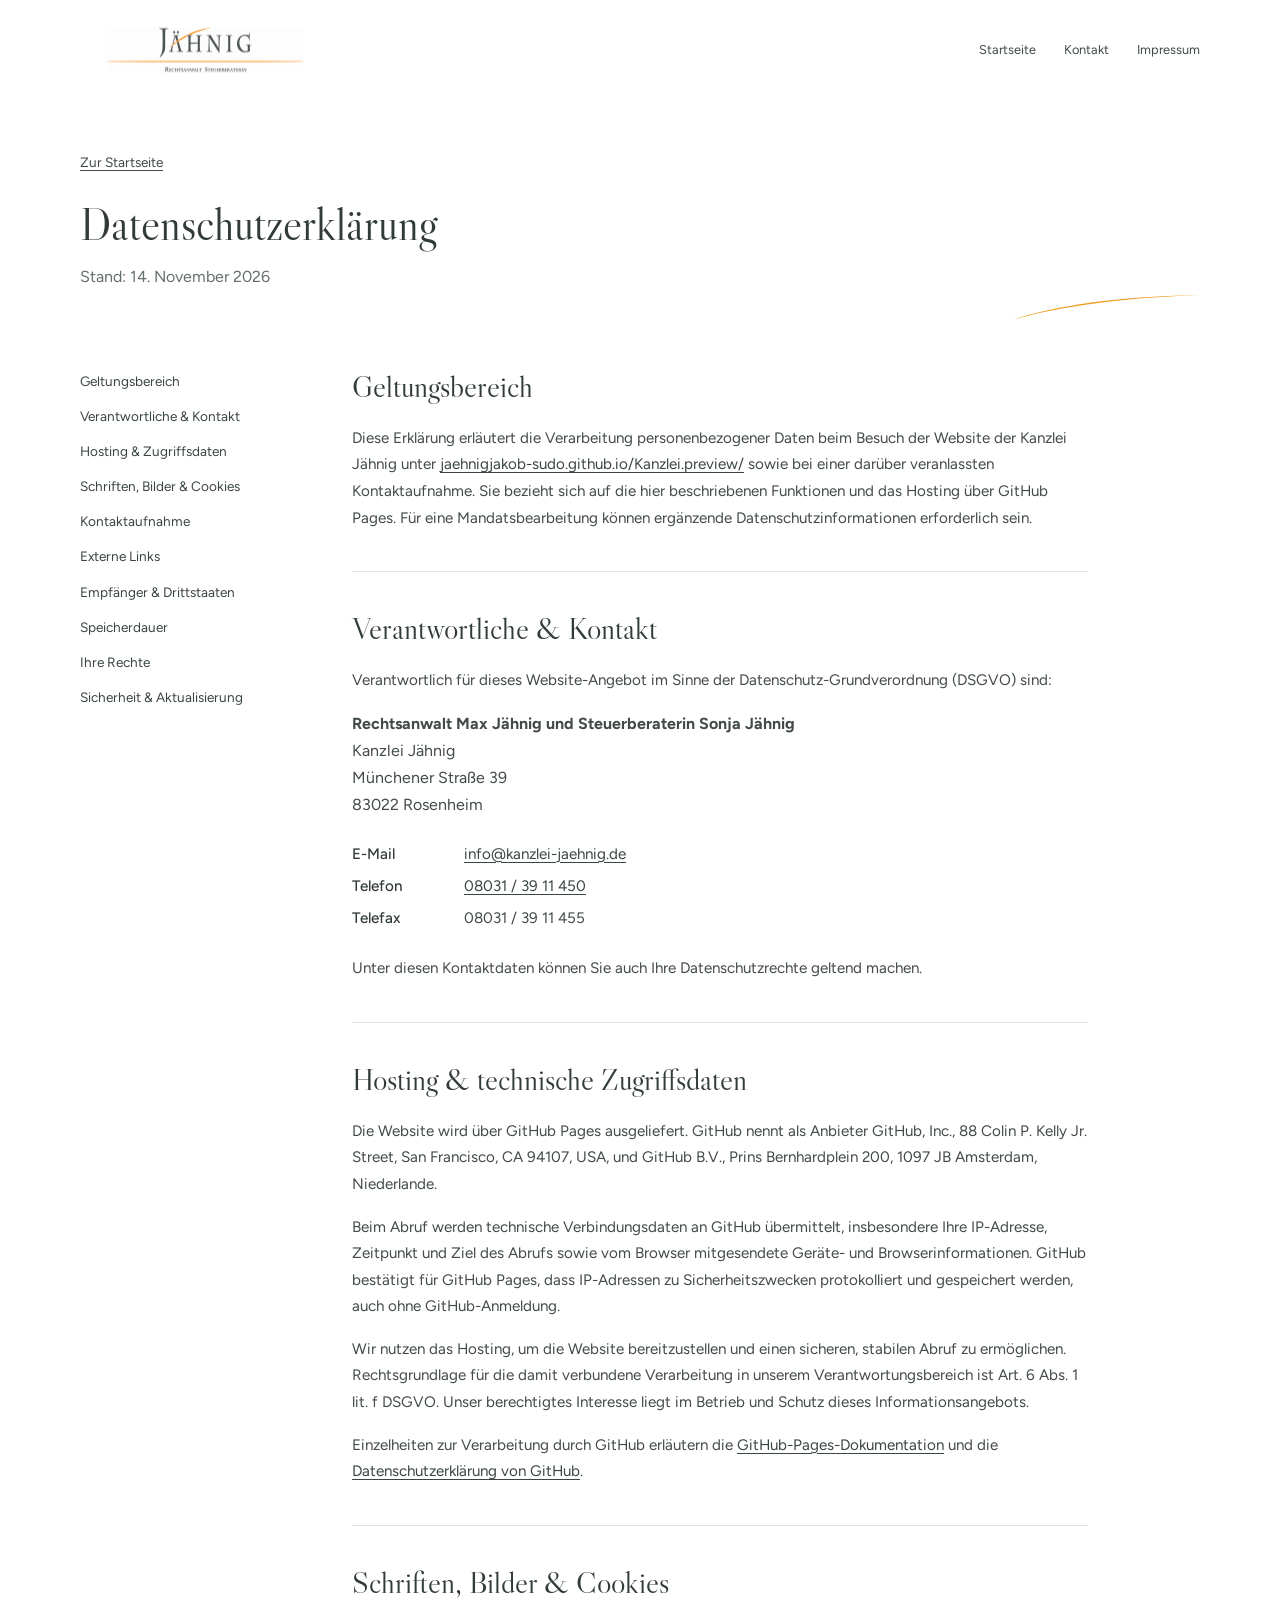
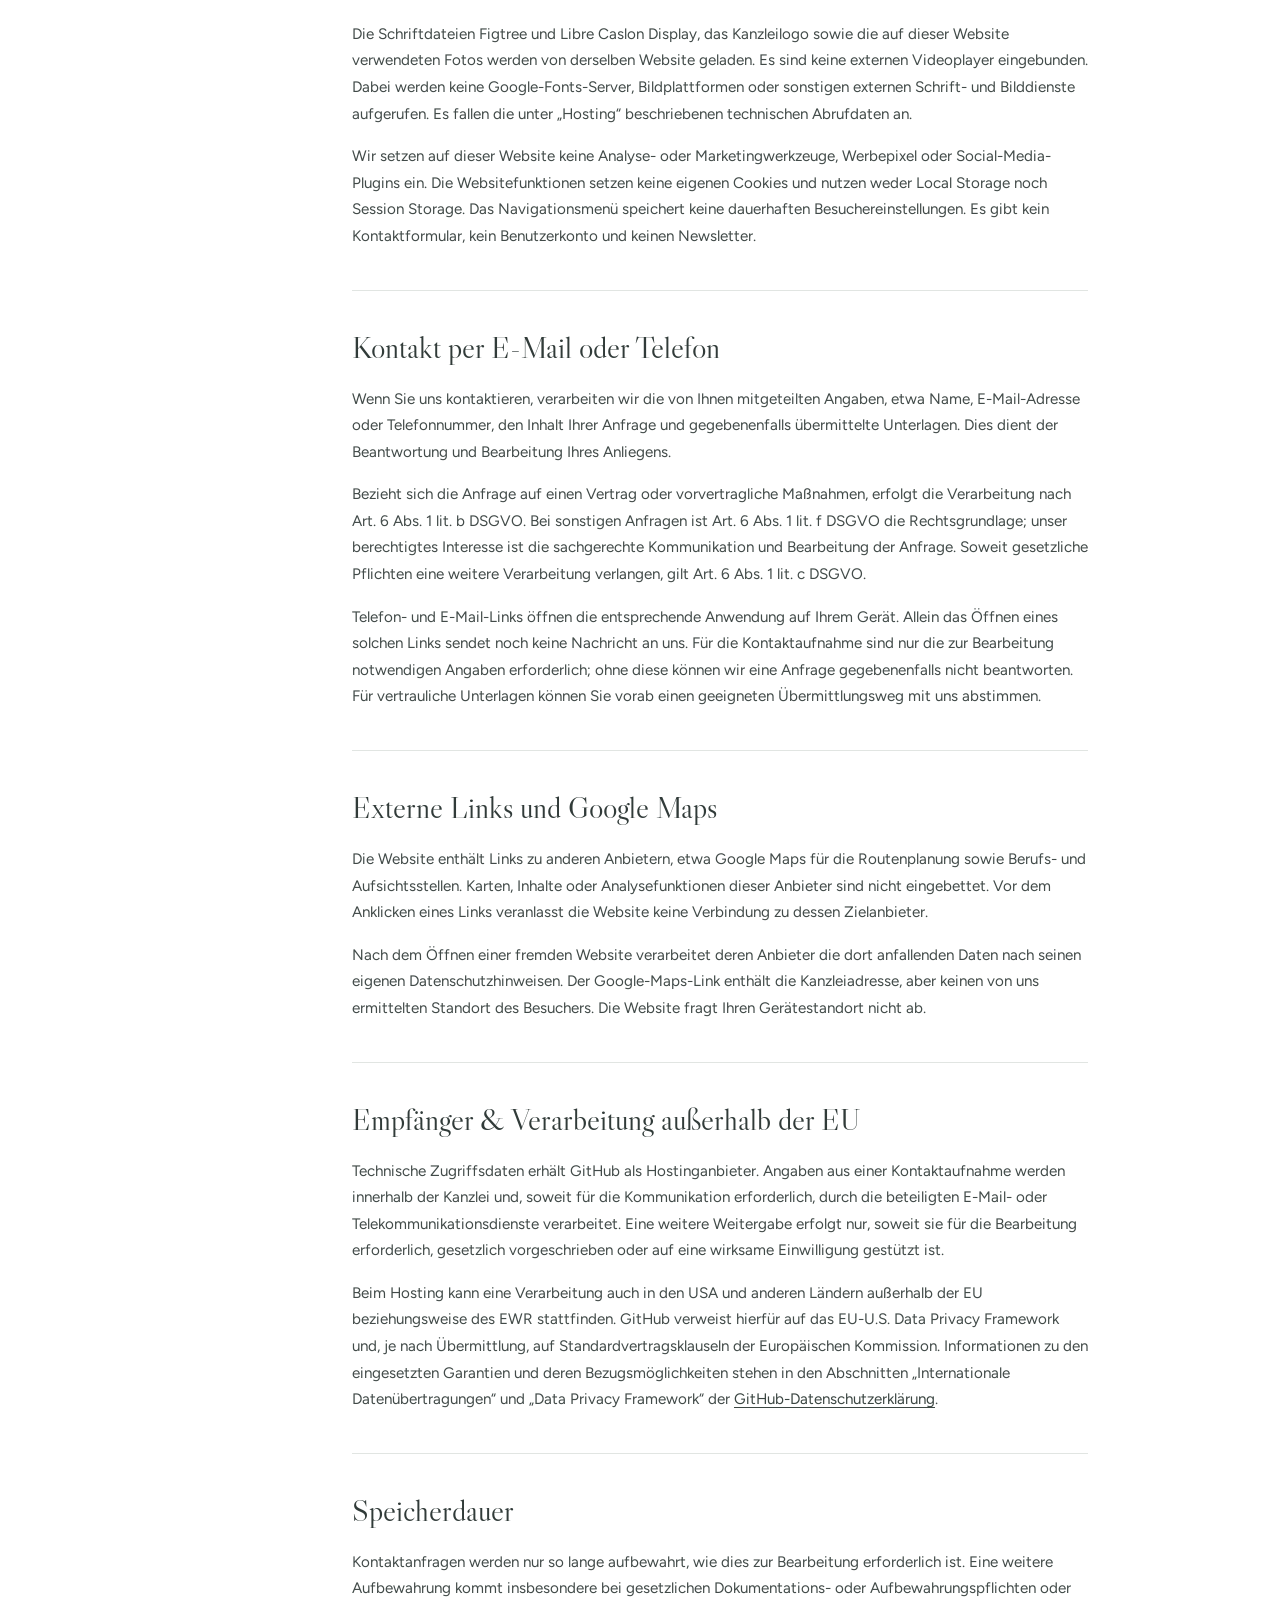
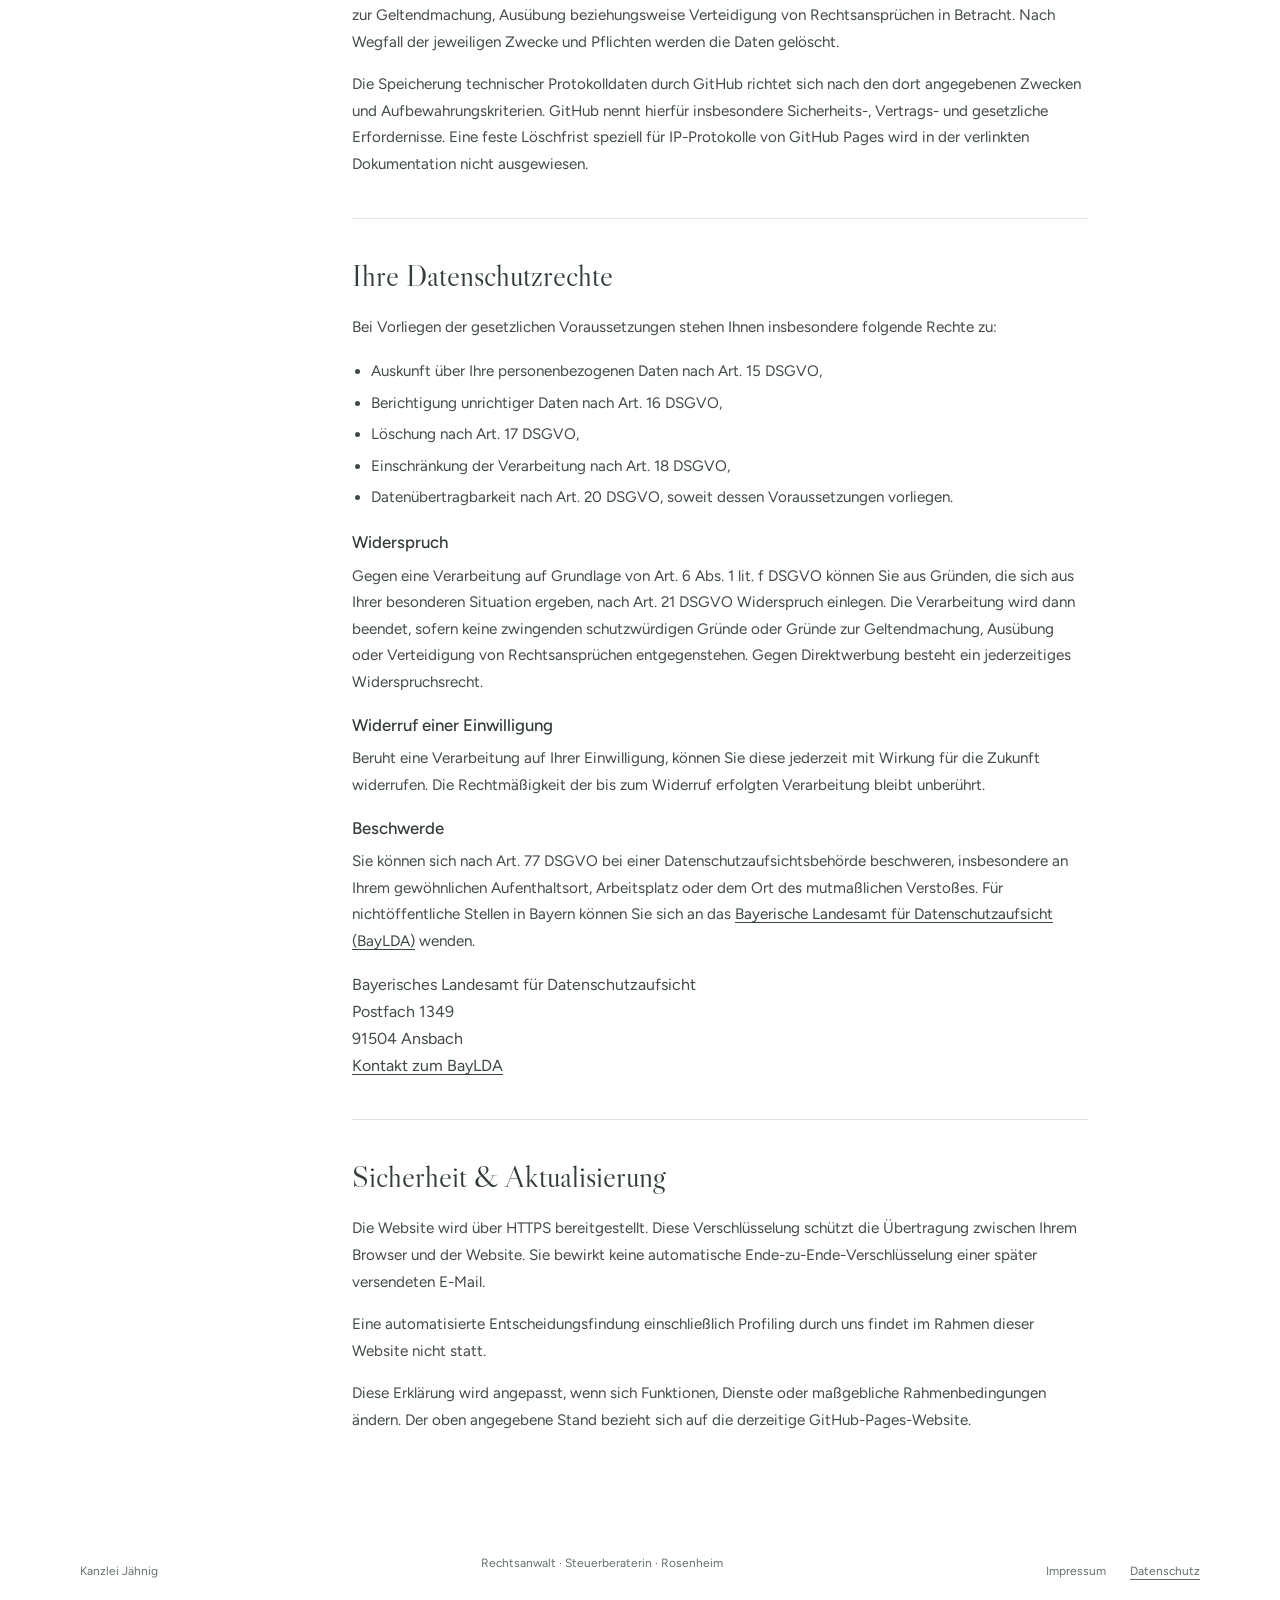
==== datenschutz.html @ f45e6d0c "Use supplied sharp logo and center visible artwork across screen sizes" ====
<!doctype html>
<html lang="de">
<head>
<meta charset="utf-8">
<meta name="viewport" content="width=device-width, initial-scale=1">
<meta name="theme-color" content="#ffffff">
<meta name="referrer" content="no-referrer">
<meta name="description" content="Datenschutzerklärung der Kanzlei Jähnig für diese Website: Hosting mit GitHub Pages, Kontaktaufnahme, lokal bereitgestellte Inhalte und Ihre Datenschutzrechte.">
<title>Datenschutzerklärung · Kanzlei Jähnig</title>
<link rel="icon" href="data:,">
<link rel="preload" href="assets/fonts/Figtree-Variable.ttf" as="font" type="font/ttf" crossorigin>
<link rel="preload" href="assets/fonts/LibreCaslonDisplay-Regular.ttf" as="font" type="font/ttf" crossorigin>
<link rel="stylesheet" href="styles.css?v=logo-centered-1">
</head>
<body>
<a class="skip" href="#inhalt">Zum Inhalt</a>
<header class="site-header"><div class="container header-inner">
<a class="brand" href="index.html" aria-label="Kanzlei Jähnig, Startseite"><span class="logo-window"><img class="brand-logo" src="assets/kanzlei-jaehnig-scharf.png" width="1832" height="859" alt="Kanzlei Jähnig, Rechtsanwalt und Steuerberaterin"></span></a>
<nav aria-label="Hauptnavigation"><a href="index.html">Startseite</a><a href="index.html#kontakt">Kontakt</a><a href="impressum.html">Impressum</a></nav>
</div></header>
<main id="inhalt" class="container imprint">
<div class="legal-heading"><a class="legal-back" href="index.html">Zur Startseite</a><h1 class="privacy-title">Datenschutzerklärung</h1><p>Stand: 14. November 2026</p></div>
<div class="legal-layout">
<nav class="legal-index" aria-label="Inhalt der Datenschutzerklärung">
<a href="#geltungsbereich">Geltungsbereich</a><a href="#verantwortliche">Verantwortliche &amp; Kontakt</a><a href="#hosting">Hosting &amp; Zugriffsdaten</a><a href="#inhalte">Schriften, Bilder &amp; Cookies</a><a href="#kontaktaufnahme">Kontaktaufnahme</a><a href="#externe-links">Externe Links</a><a href="#empfaenger">Empfänger &amp; Drittstaaten</a><a href="#speicherdauer">Speicherdauer</a><a href="#rechte">Ihre Rechte</a><a href="#sicherheit">Sicherheit &amp; Aktualisierung</a>
</nav>
<div class="legal-content">
<section id="geltungsbereich" aria-labelledby="geltungsbereich-title"><h2 id="geltungsbereich-title">Geltungsbereich</h2><p>Diese Erklärung erläutert die Verarbeitung personenbezogener Daten beim Besuch der Website der Kanzlei Jähnig unter <a href="https://jaehnigjakob-sudo.github.io/Kanzlei.preview/">jaehnigjakob-sudo.github.io/Kanzlei.preview/</a> sowie bei einer darüber veranlassten Kontaktaufnahme. Sie bezieht sich auf die hier beschriebenen Funktionen und das Hosting über GitHub Pages. Für eine Mandatsbearbeitung können ergänzende Datenschutzinformationen erforderlich sein.</p></section>
<section id="verantwortliche" aria-labelledby="verantwortliche-title"><h2 id="verantwortliche-title">Verantwortliche &amp; Kontakt</h2><p>Verantwortlich für dieses Website-Angebot im Sinne der Datenschutz-Grundverordnung (DSGVO) sind:</p><address><strong>Rechtsanwalt Max Jähnig und Steuerberaterin Sonja Jähnig</strong><br>Kanzlei Jähnig<br>Münchener Straße 39<br>83022 Rosenheim</address><dl class="imprint-details"><div><dt>E-Mail</dt><dd><a href="mailto:info@kanzlei-jaehnig.de">info@kanzlei-jaehnig.de</a></dd></div><div><dt>Telefon</dt><dd><a href="tel:+4980313911450">08031 / 39 11 450</a></dd></div><div><dt>Telefax</dt><dd>08031 / 39 11 455</dd></div></dl><p class="privacy-contact-note">Unter diesen Kontaktdaten können Sie auch Ihre Datenschutzrechte geltend machen.</p></section>
<section id="hosting" aria-labelledby="hosting-title"><h2 id="hosting-title">Hosting &amp; technische Zugriffsdaten</h2><p>Die Website wird über GitHub Pages ausgeliefert. GitHub nennt als Anbieter GitHub, Inc., 88 Colin P. Kelly Jr. Street, San Francisco, CA 94107, USA, und GitHub B.V., Prins Bernhardplein 200, 1097 JB Amsterdam, Niederlande.</p><p>Beim Abruf werden technische Verbindungsdaten an GitHub übermittelt, insbesondere Ihre IP-Adresse, Zeitpunkt und Ziel des Abrufs sowie vom Browser mitgesendete Geräte- und Browserinformationen. GitHub bestätigt für GitHub Pages, dass IP-Adressen zu Sicherheitszwecken protokolliert und gespeichert werden, auch ohne GitHub-Anmeldung.</p><p>Wir nutzen das Hosting, um die Website bereitzustellen und einen sicheren, stabilen Abruf zu ermöglichen. Rechtsgrundlage für die damit verbundene Verarbeitung in unserem Verantwortungsbereich ist Art. 6 Abs. 1 lit. f DSGVO. Unser berechtigtes Interesse liegt im Betrieb und Schutz dieses Informationsangebots.</p><p>Einzelheiten zur Verarbeitung durch GitHub erläutern die <a href="https://docs.github.com/en/pages/getting-started-with-github-pages/what-is-github-pages#data-collection">GitHub-Pages-Dokumentation</a> und die <a href="https://docs.github.com/de/site-policy/privacy-policies/github-general-privacy-statement">Datenschutzerklärung von GitHub</a>.</p></section>
<section id="inhalte" aria-labelledby="inhalte-title"><h2 id="inhalte-title">Schriften, Bilder &amp; Cookies</h2><p>Die Schriftdateien Figtree und Libre Caslon Display, das Kanzleilogo sowie die auf dieser Website verwendeten Fotos werden von derselben Website geladen. Es sind keine externen Videoplayer eingebunden. Dabei werden keine Google-Fonts-Server, Bildplattformen oder sonstigen externen Schrift- und Bilddienste aufgerufen. Es fallen die unter „Hosting“ beschriebenen technischen Abrufdaten an.</p><p>Wir setzen auf dieser Website keine Analyse- oder Marketingwerkzeuge, Werbepixel oder Social-Media-Plugins ein. Die Websitefunktionen setzen keine eigenen Cookies und nutzen weder Local Storage noch Session Storage. Das Navigationsmenü speichert keine dauerhaften Besuchereinstellungen. Es gibt kein Kontaktformular, kein Benutzerkonto und keinen Newsletter.</p></section>
<section id="kontaktaufnahme" aria-labelledby="kontaktaufnahme-title"><h2 id="kontaktaufnahme-title">Kontakt per E-Mail oder Telefon</h2><p>Wenn Sie uns kontaktieren, verarbeiten wir die von Ihnen mitgeteilten Angaben, etwa Name, E-Mail-Adresse oder Telefonnummer, den Inhalt Ihrer Anfrage und gegebenenfalls übermittelte Unterlagen. Dies dient der Beantwortung und Bearbeitung Ihres Anliegens.</p><p>Bezieht sich die Anfrage auf einen Vertrag oder vorvertragliche Maßnahmen, erfolgt die Verarbeitung nach Art. 6 Abs. 1 lit. b DSGVO. Bei sonstigen Anfragen ist Art. 6 Abs. 1 lit. f DSGVO die Rechtsgrundlage; unser berechtigtes Interesse ist die sachgerechte Kommunikation und Bearbeitung der Anfrage. Soweit gesetzliche Pflichten eine weitere Verarbeitung verlangen, gilt Art. 6 Abs. 1 lit. c DSGVO.</p><p>Telefon- und E-Mail-Links öffnen die entsprechende Anwendung auf Ihrem Gerät. Allein das Öffnen eines solchen Links sendet noch keine Nachricht an uns. Für die Kontaktaufnahme sind nur die zur Bearbeitung notwendigen Angaben erforderlich; ohne diese können wir eine Anfrage gegebenenfalls nicht beantworten. Für vertrauliche Unterlagen können Sie vorab einen geeigneten Übermittlungsweg mit uns abstimmen.</p></section>
<section id="externe-links" aria-labelledby="externe-links-title"><h2 id="externe-links-title">Externe Links und Google Maps</h2><p>Die Website enthält Links zu anderen Anbietern, etwa Google Maps für die Routenplanung sowie Berufs- und Aufsichtsstellen. Karten, Inhalte oder Analysefunktionen dieser Anbieter sind nicht eingebettet. Vor dem Anklicken eines Links veranlasst die Website keine Verbindung zu dessen Zielanbieter.</p><p>Nach dem Öffnen einer fremden Website verarbeitet deren Anbieter die dort anfallenden Daten nach seinen eigenen Datenschutzhinweisen. Der Google-Maps-Link enthält die Kanzleiadresse, aber keinen von uns ermittelten Standort des Besuchers. Die Website fragt Ihren Gerätestandort nicht ab.</p></section>
<section id="empfaenger" aria-labelledby="empfaenger-title"><h2 id="empfaenger-title">Empfänger &amp; Verarbeitung außerhalb der EU</h2><p>Technische Zugriffsdaten erhält GitHub als Hostinganbieter. Angaben aus einer Kontaktaufnahme werden innerhalb der Kanzlei und, soweit für die Kommunikation erforderlich, durch die beteiligten E-Mail- oder Telekommunikationsdienste verarbeitet. Eine weitere Weitergabe erfolgt nur, soweit sie für die Bearbeitung erforderlich, gesetzlich vorgeschrieben oder auf eine wirksame Einwilligung gestützt ist.</p><p>Beim Hosting kann eine Verarbeitung auch in den USA und anderen Ländern außerhalb der EU beziehungsweise des EWR stattfinden. GitHub verweist hierfür auf das EU-U.S. Data Privacy Framework und, je nach Übermittlung, auf Standardvertragsklauseln der Europäischen Kommission. Informationen zu den eingesetzten Garantien und deren Bezugsmöglichkeiten stehen in den Abschnitten „Internationale Datenübertragungen“ und „Data Privacy Framework“ der <a href="https://docs.github.com/de/site-policy/privacy-policies/github-general-privacy-statement">GitHub-Datenschutzerklärung</a>.</p></section>
<section id="speicherdauer" aria-labelledby="speicherdauer-title"><h2 id="speicherdauer-title">Speicherdauer</h2><p>Kontaktanfragen werden nur so lange aufbewahrt, wie dies zur Bearbeitung erforderlich ist. Eine weitere Aufbewahrung kommt insbesondere bei gesetzlichen Dokumentations- oder Aufbewahrungspflichten oder zur Geltendmachung, Ausübung beziehungsweise Verteidigung von Rechtsansprüchen in Betracht. Nach Wegfall der jeweiligen Zwecke und Pflichten werden die Daten gelöscht.</p><p>Die Speicherung technischer Protokolldaten durch GitHub richtet sich nach den dort angegebenen Zwecken und Aufbewahrungskriterien. GitHub nennt hierfür insbesondere Sicherheits-, Vertrags- und gesetzliche Erfordernisse. Eine feste Löschfrist speziell für IP-Protokolle von GitHub Pages wird in der verlinkten Dokumentation nicht ausgewiesen.</p></section>
<section id="rechte" aria-labelledby="rechte-title"><h2 id="rechte-title">Ihre Datenschutzrechte</h2><p>Bei Vorliegen der gesetzlichen Voraussetzungen stehen Ihnen insbesondere folgende Rechte zu:</p><ul><li>Auskunft über Ihre personenbezogenen Daten nach Art. 15 DSGVO,</li><li>Berichtigung unrichtiger Daten nach Art. 16 DSGVO,</li><li>Löschung nach Art. 17 DSGVO,</li><li>Einschränkung der Verarbeitung nach Art. 18 DSGVO,</li><li>Datenübertragbarkeit nach Art. 20 DSGVO, soweit dessen Voraussetzungen vorliegen.</li></ul><h3>Widerspruch</h3><p>Gegen eine Verarbeitung auf Grundlage von Art. 6 Abs. 1 lit. f DSGVO können Sie aus Gründen, die sich aus Ihrer besonderen Situation ergeben, nach Art. 21 DSGVO Widerspruch einlegen. Die Verarbeitung wird dann beendet, sofern keine zwingenden schutzwürdigen Gründe oder Gründe zur Geltendmachung, Ausübung oder Verteidigung von Rechtsansprüchen entgegenstehen. Gegen Direktwerbung besteht ein jederzeitiges Widerspruchsrecht.</p><h3>Widerruf einer Einwilligung</h3><p>Beruht eine Verarbeitung auf Ihrer Einwilligung, können Sie diese jederzeit mit Wirkung für die Zukunft widerrufen. Die Rechtmäßigkeit der bis zum Widerruf erfolgten Verarbeitung bleibt unberührt.</p><h3>Beschwerde</h3><p>Sie können sich nach Art. 77 DSGVO bei einer Datenschutzaufsichtsbehörde beschweren, insbesondere an Ihrem gewöhnlichen Aufenthaltsort, Arbeitsplatz oder dem Ort des mutmaßlichen Verstoßes. Für nichtöffentliche Stellen in Bayern können Sie sich an das <a href="https://www.lda.bayern.de/de/beschwerde.html">Bayerische Landesamt für Datenschutzaufsicht (BayLDA)</a> wenden.</p><address>Bayerisches Landesamt für Datenschutzaufsicht<br>Postfach 1349<br>91504 Ansbach<br><a href="https://www.lda.bayern.de/de/kontakt.html">Kontakt zum BayLDA</a></address></section>
<section id="sicherheit" aria-labelledby="sicherheit-title"><h2 id="sicherheit-title">Sicherheit &amp; Aktualisierung</h2><p>Die Website wird über HTTPS bereitgestellt. Diese Verschlüsselung schützt die Übertragung zwischen Ihrem Browser und der Website. Sie bewirkt keine automatische Ende-zu-Ende-Verschlüsselung einer später versendeten E-Mail.</p><p>Eine automatisierte Entscheidungsfindung einschließlich Profiling durch uns findet im Rahmen dieser Website nicht statt.</p><p>Diese Erklärung wird angepasst, wenn sich Funktionen, Dienste oder maßgebliche Rahmenbedingungen ändern. Der oben angegebene Stand bezieht sich auf die derzeitige GitHub-Pages-Website.</p></section>
</div></div>
</main>
<footer class="container footer"><a class="footer-name" href="index.html">Kanzlei Jähnig</a><p>Rechtsanwalt · Steuerberaterin · Rosenheim</p><nav aria-label="Rechtliche Informationen"><a href="impressum.html">Impressum</a><a href="datenschutz.html" aria-current="page">Datenschutz</a></nav></footer>
</body></html>
---- styles.css ----
@font-face{font-family:'Libre Caslon Display';src:url('assets/fonts/LibreCaslonDisplay-Regular.ttf') format('truetype');font-style:normal;font-weight:400;font-display:swap}
@font-face{font-family:'Figtree';src:url('assets/fonts/Figtree-Variable.ttf') format('truetype');font-style:normal;font-weight:300 900;font-display:swap}
/* Brand-led editorial redesign: variance 4, motion 2, density 1. The original white logo remains unchanged. */
:root{color-scheme:light;--bg:#fff;--surface:#f3f5f4;--ink:#313b39;--body:#424b49;--muted:#65706c;--accent:#ee9e23;--secondary:#3b4642;--line:#e1e5e2;--space:clamp(1.5rem,5vw,5rem);--heading:'Libre Caslon Display',Georgia,'Times New Roman',serif;--sans:'Figtree',Arial,Helvetica,sans-serif}
*{box-sizing:border-box}
html{scroll-behavior:smooth;scroll-padding-top:2rem}
body{margin:0;background:var(--bg);color:var(--body);font:1rem/1.7 var(--sans);font-synthesis:none;-webkit-font-smoothing:antialiased}
a{color:inherit;text-decoration:none;text-underline-offset:.3em}
a:hover{text-decoration:underline;text-decoration-color:var(--accent)}
a:focus-visible{outline:2px solid var(--ink);outline-offset:6px}
::selection{background:#f6d9a7;color:var(--ink)}
p{margin:0 0 1rem}
h1,h2,h3{margin:0;color:var(--ink);font-family:var(--heading);font-weight:400;line-height:1.15}
h1{font-size:clamp(2rem,4vw,3.5rem)}
h2{font-size:2rem}
h3{font-size:1.5rem}
.container{width:min(100% - var(--space)*2,1120px);margin-inline:auto}
.skip{position:fixed;top:.5rem;left:.5rem;z-index:10;padding:.75rem 1rem;transform:translateY(-180%);background:var(--bg)}
.skip:focus{transform:translateY(0)}
.sr-only{position:absolute;width:1px;height:1px;padding:0;margin:-1px;overflow:hidden;clip:rect(0,0,0,0);white-space:nowrap;border:0}
.brand-masthead{position:relative;display:grid;place-items:center;min-height:25rem;padding:5rem 0;background:var(--bg)}
.masthead-nav{position:absolute;top:2rem;left:0;right:0;display:flex;justify-content:flex-end;font-size:.8rem}
.masthead-logo{display:block;width:min(82vw,1000px);margin-inline:auto;line-height:0}
.masthead-logo img{display:block;width:100%;height:auto}
.statement{position:relative;isolation:isolate;min-height:39rem;display:grid;align-items:center;overflow:hidden}
.statement-photo,.statement-fade{position:absolute;inset:0;pointer-events:none}
.statement-photo{z-index:-2;left:6%;display:flex;align-items:center;background:var(--bg)}
.statement-photo img{display:block;width:100%;height:auto;object-fit:contain;object-position:center;mask-image:linear-gradient(to bottom,transparent 0%,transparent 18%,#000 35%,#000 62%,transparent 83%,transparent 100%)}
.statement-fade{z-index:-1;background:linear-gradient(90deg,#fff 0%,#fffffff5 29%,#ffffff33 39%,#ffffff00 46%)}
.statement-inner{position:relative;padding-block:5rem 6rem}
.statement blockquote{margin:0;max-width:23rem}
.statement blockquote p{font-family:var(--heading);font-size:clamp(2.5rem,3.35vw,3.5rem);font-weight:400;line-height:1.13;letter-spacing:-.025em;color:var(--ink);margin:0}
.anchor-alias{position:absolute;top:0}
.sweep-wrap{width:min(100% - var(--space)*2,1120px);margin:0 auto;position:relative;height:8rem}
.brand-sweep{position:absolute;display:block;width:min(100%,940px);height:auto;right:0;top:-1.25rem}
.contact{display:grid;grid-template-columns:1.7fr 1fr 1.2fr;align-items:end;gap:3rem;padding-block:4rem 6rem}
.identity{display:grid;gap:2rem}
.identity h3{font-size:2rem;line-height:1.15;margin-bottom:.35rem}
.identity p{font-size:.85rem;color:var(--muted);margin:0}
.contact-address{font-size:.9rem}
.contact-address address{font-style:normal}
.contact-direct{display:flex;flex-direction:column;gap:.35rem;font-size:.9rem;min-width:0}
.contact-direct a{overflow-wrap:anywhere}
.contact-direct a:first-child{font-size:1.1rem}
.footer{padding-block:1.5rem 2rem;display:flex;justify-content:space-between;align-items:center;gap:1.5rem;color:var(--muted);font-size:.75rem}
.footer nav{display:flex;gap:1.5rem}
.footer [aria-current='page']{text-decoration:underline;text-underline-offset:.3em}
.site-header{background:var(--bg)}
.header-inner{min-height:100px;display:flex;align-items:center;justify-content:space-between;gap:2rem}
.brand{display:block;line-height:0;width:250px}
.brand-logo{display:block;width:100%;height:auto}
.header-inner nav{display:flex;gap:1.75rem;font-size:.8rem}
/* Center the visible artwork. Source bounds including 8px breathing room:
   x 109..1687, y 235..599 in the unchanged 1832x859 upload.
   The crop center is 898,417; the file center itself is 916,429.5. */
.logo-window{display:block;position:relative;width:79%;aspect-ratio:1578/364;margin-inline:auto;overflow:hidden}
.logo-window>img{position:absolute;display:block;width:116.09632446%;max-width:none;height:auto;left:-6.90747782%;top:-64.56043956%}
.imprint { padding-block: 3rem 5rem; }
.legal-heading { padding-bottom: 2rem; border-bottom: 1px solid var(--line); }
.legal-back { font-size: .85rem; text-decoration: underline; text-underline-offset: .25em; }
.legal-heading h1 { margin-top: 1.5rem; font-size: 2.8rem; }
.legal-heading h1.privacy-title { font-size: clamp(1.8rem, 5.8vw, 2.8rem); hyphens: auto; overflow-wrap: anywhere; }
.legal-heading p { margin: .75rem 0 0; color: var(--muted); }
.legal-layout { display: grid; grid-template-columns: 14rem minmax(0, 1fr); gap: 3rem; padding-top: 3rem; }
.legal-index { display: flex; flex-direction: column; gap: .75rem; align-self: start; position: sticky; top: 9rem; font-size: .85rem; }
.legal-index a { color: var(--secondary); }
.legal-content { max-width: 46rem; min-width: 0; }
.legal-content section + section { margin-top: 2.5rem; padding-top: 2.5rem; border-top: 1px solid var(--line); }
.legal-content h2 { font-size: 1.6rem; margin-bottom: 1.25rem; }
.legal-content h3 { font-size: 1.05rem; margin: 1.25rem 0 .65rem; font-weight: 500; }
.legal-content address { font-style: normal; margin-bottom: 1.25rem; }
.legal-content p, .legal-content li { font-size: .95rem; line-height: 1.75; }
.legal-content a { color: var(--secondary); text-decoration: underline; text-underline-offset: .2em; overflow-wrap: anywhere; }
.legal-content ul { padding-left: 1.2rem; margin: 0 0 1.25rem; }
.legal-content li { padding-block: .15rem; }
.imprint-details { font-size: .95rem; margin: 1rem 0 0; }
.imprint-details > div { display: grid; grid-template-columns: 6rem 1fr; gap: 1rem; padding-block: .2rem; }
.imprint-details dt { font-weight: 500; color: var(--ink); }
.imprint-details dd { margin: 0; overflow-wrap: anywhere; }
.privacy-contact-note { margin-top: 1.25rem; }
.authority-grid { display: grid; grid-template-columns: 1fr 1fr; gap: 1.5rem; }
.authority-grid h3 { margin-top: 0; }

.legal-heading{position:relative;border:0;padding-bottom:2rem}
.legal-heading::after{content:'';position:absolute;width:12rem;height:1.7rem;right:0;bottom:0;background:url('assets/brand-swoosh.svg') center/contain no-repeat}
.legal-heading h1{font-family:var(--heading);text-transform:none}
.legal-content h2{font-family:var(--heading);font-size:1.9rem}
.legal-content h3{font-family:var(--sans)}
@media(max-width:1100px){
 .statement{min-height:0;display:block;padding-top:calc(56.25vw - 1.5rem)}
 .statement-photo{inset:0 0 auto;display:block;aspect-ratio:16/9}
 .statement-photo img{height:100%;object-fit:cover;object-position:62% center}
 .statement-fade{display:none}
 .statement-inner{padding-block:0 3rem}
 .statement blockquote{max-width:36rem}
}
@media(max-width:1023px){.brand-masthead{min-height:22rem}.contact{gap:2rem;grid-template-columns:1.4fr 1fr 1.2fr}.contact-direct{font-size:.82rem}.identity h3{font-size:1.85rem}}
@media(max-width:767px){
 .brand-masthead{min-height:17rem;padding:4rem 0}
 .masthead-nav{top:1.5rem}
 .masthead-logo{width:92vw}
 .statement blockquote p{font-size:clamp(2.2rem,7.9vw,3.5rem);line-height:1.16}
 .sweep-wrap{height:5rem}
 .brand-sweep{top:0}
 .contact{grid-template-columns:1fr;gap:2rem;padding-block:3rem 4rem}
 .identity{grid-template-columns:1fr 1fr;gap:1.25rem;margin-bottom:.5rem}
 .identity h3{font-size:1.65rem}
 .contact-direct{font-size:.9rem}
 .footer{align-items:flex-start;gap:1rem}
 .footer nav{gap:1rem}
 .header-inner{min-height:92px;gap:1rem;flex-wrap:wrap;padding-block:1.25rem}
 .brand{width:210px}
 .header-inner nav{width:100%;gap:1.25rem;flex-wrap:wrap}
 .imprint{padding-block:2rem 3rem}
 .legal-heading h1{font-size:2.3rem}
 .legal-layout{grid-template-columns:1fr;gap:2rem;padding-top:1.5rem}
 .legal-index{position:static;flex-direction:row;flex-wrap:wrap;gap:.6rem 1.2rem;padding-bottom:1.5rem;border-bottom:1px solid var(--line)}
 .legal-content section+section{margin-top:2rem;padding-top:2rem}
 .authority-grid{grid-template-columns:1fr;gap:.75rem}
 .imprint-details>div{grid-template-columns:5rem 1fr;gap:.5rem}
}
@media(max-width:380px){.identity{grid-template-columns:1fr;gap:1.5rem}.footer{flex-wrap:wrap}}
@media(prefers-reduced-motion:reduce){html{scroll-behavior:auto}*,*::before,*::after{animation:none!important;transition:none!important}}
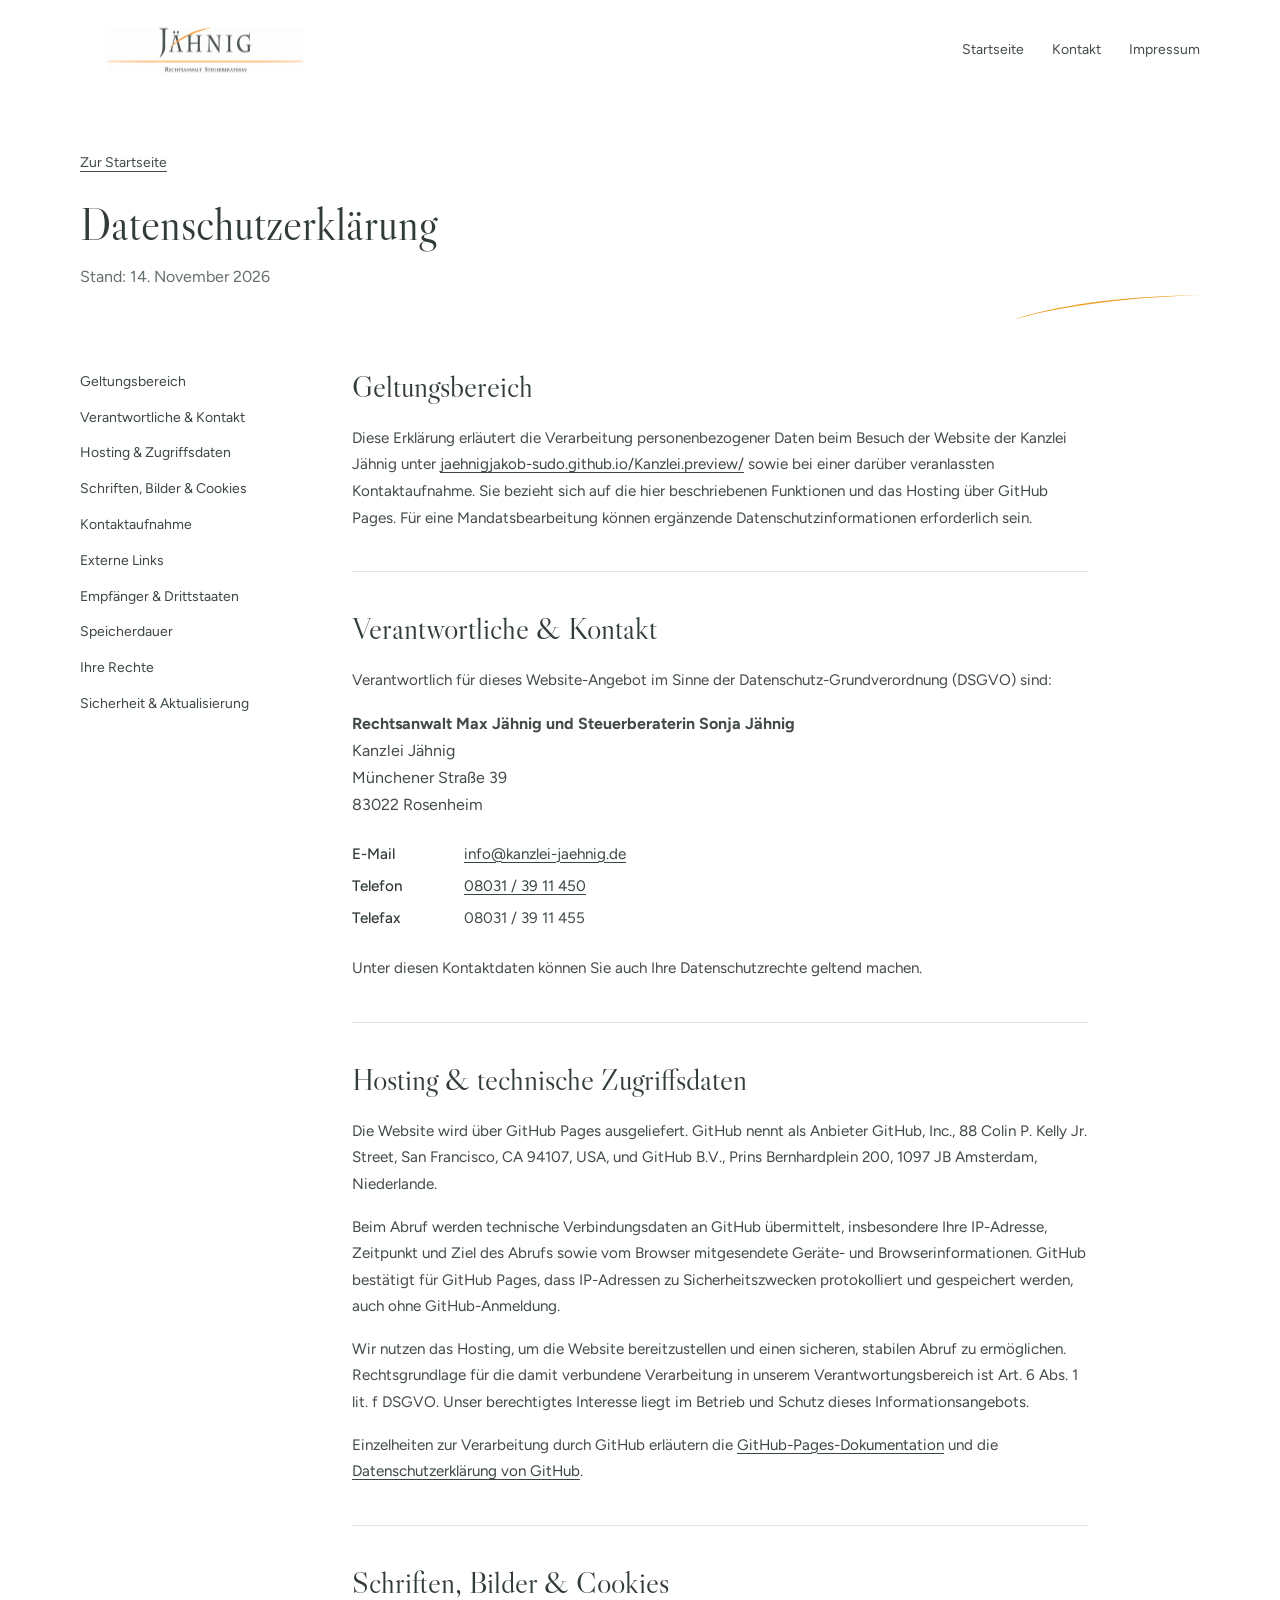
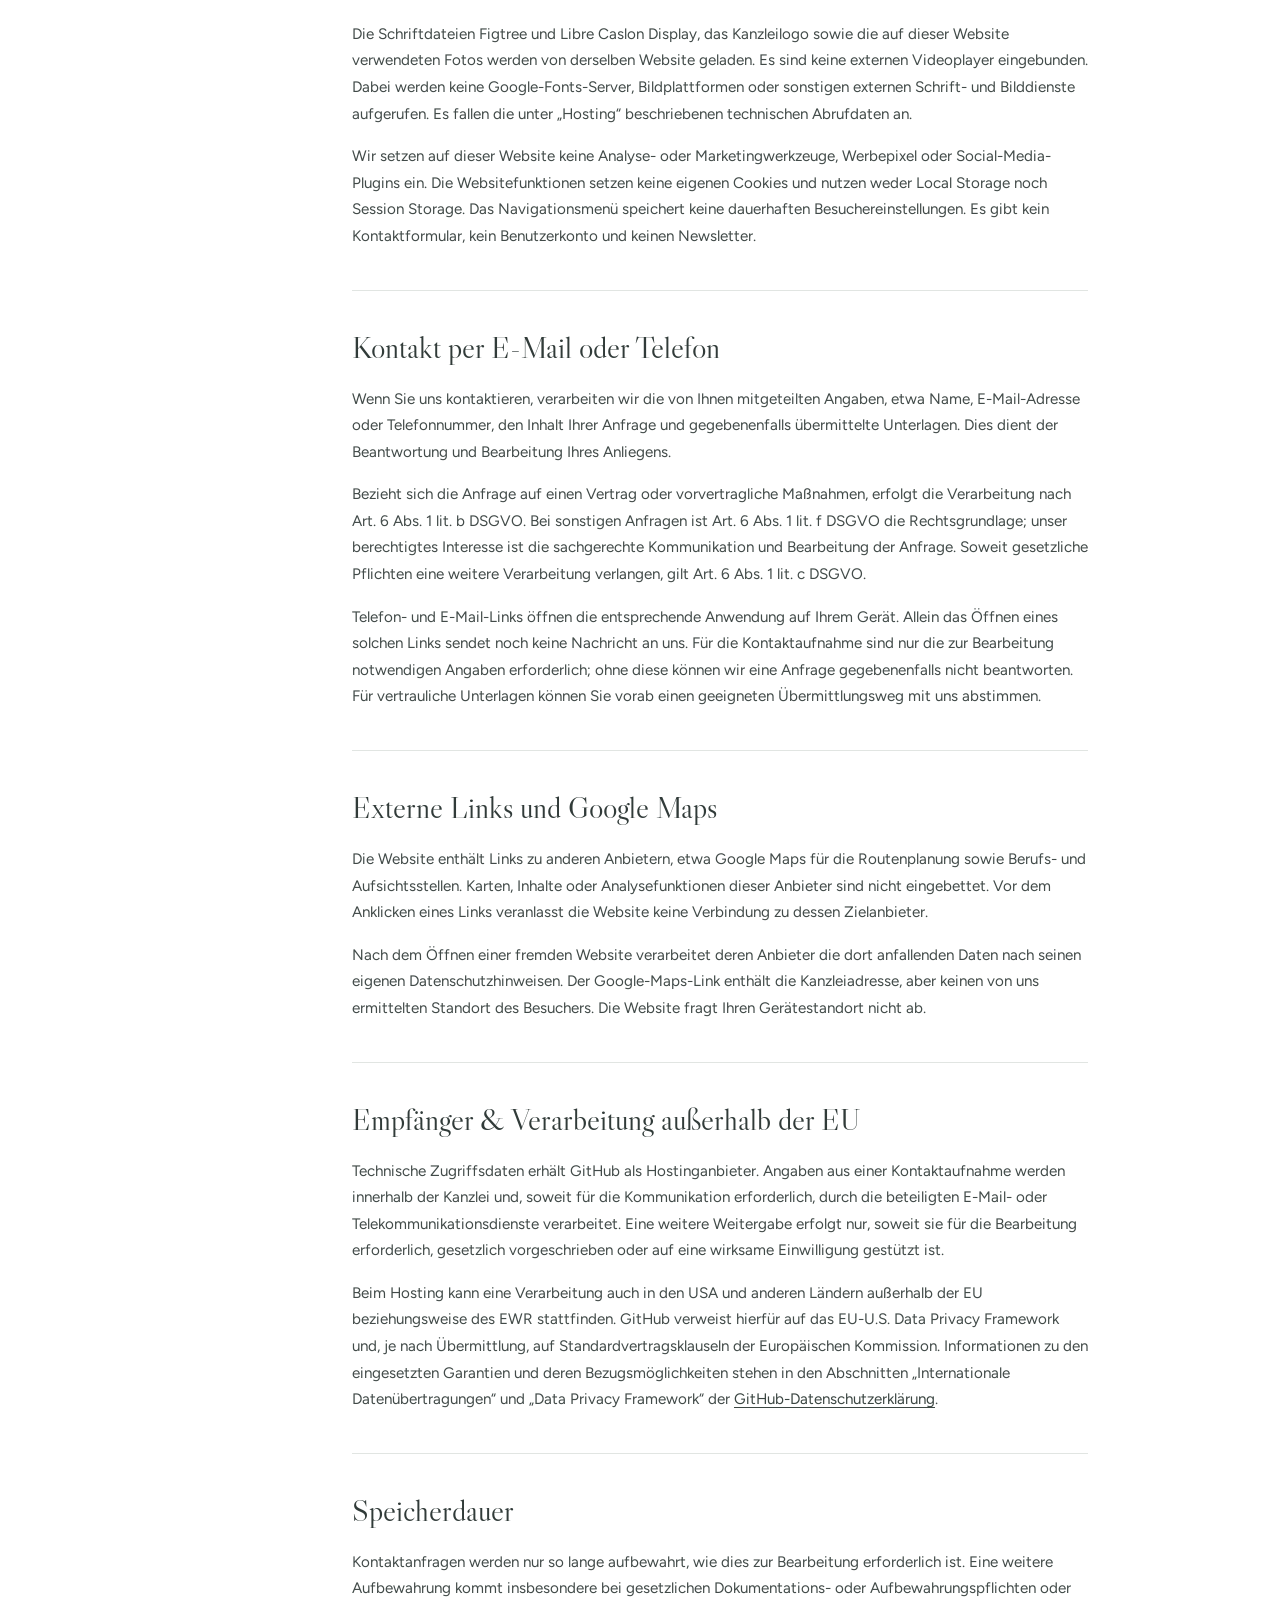
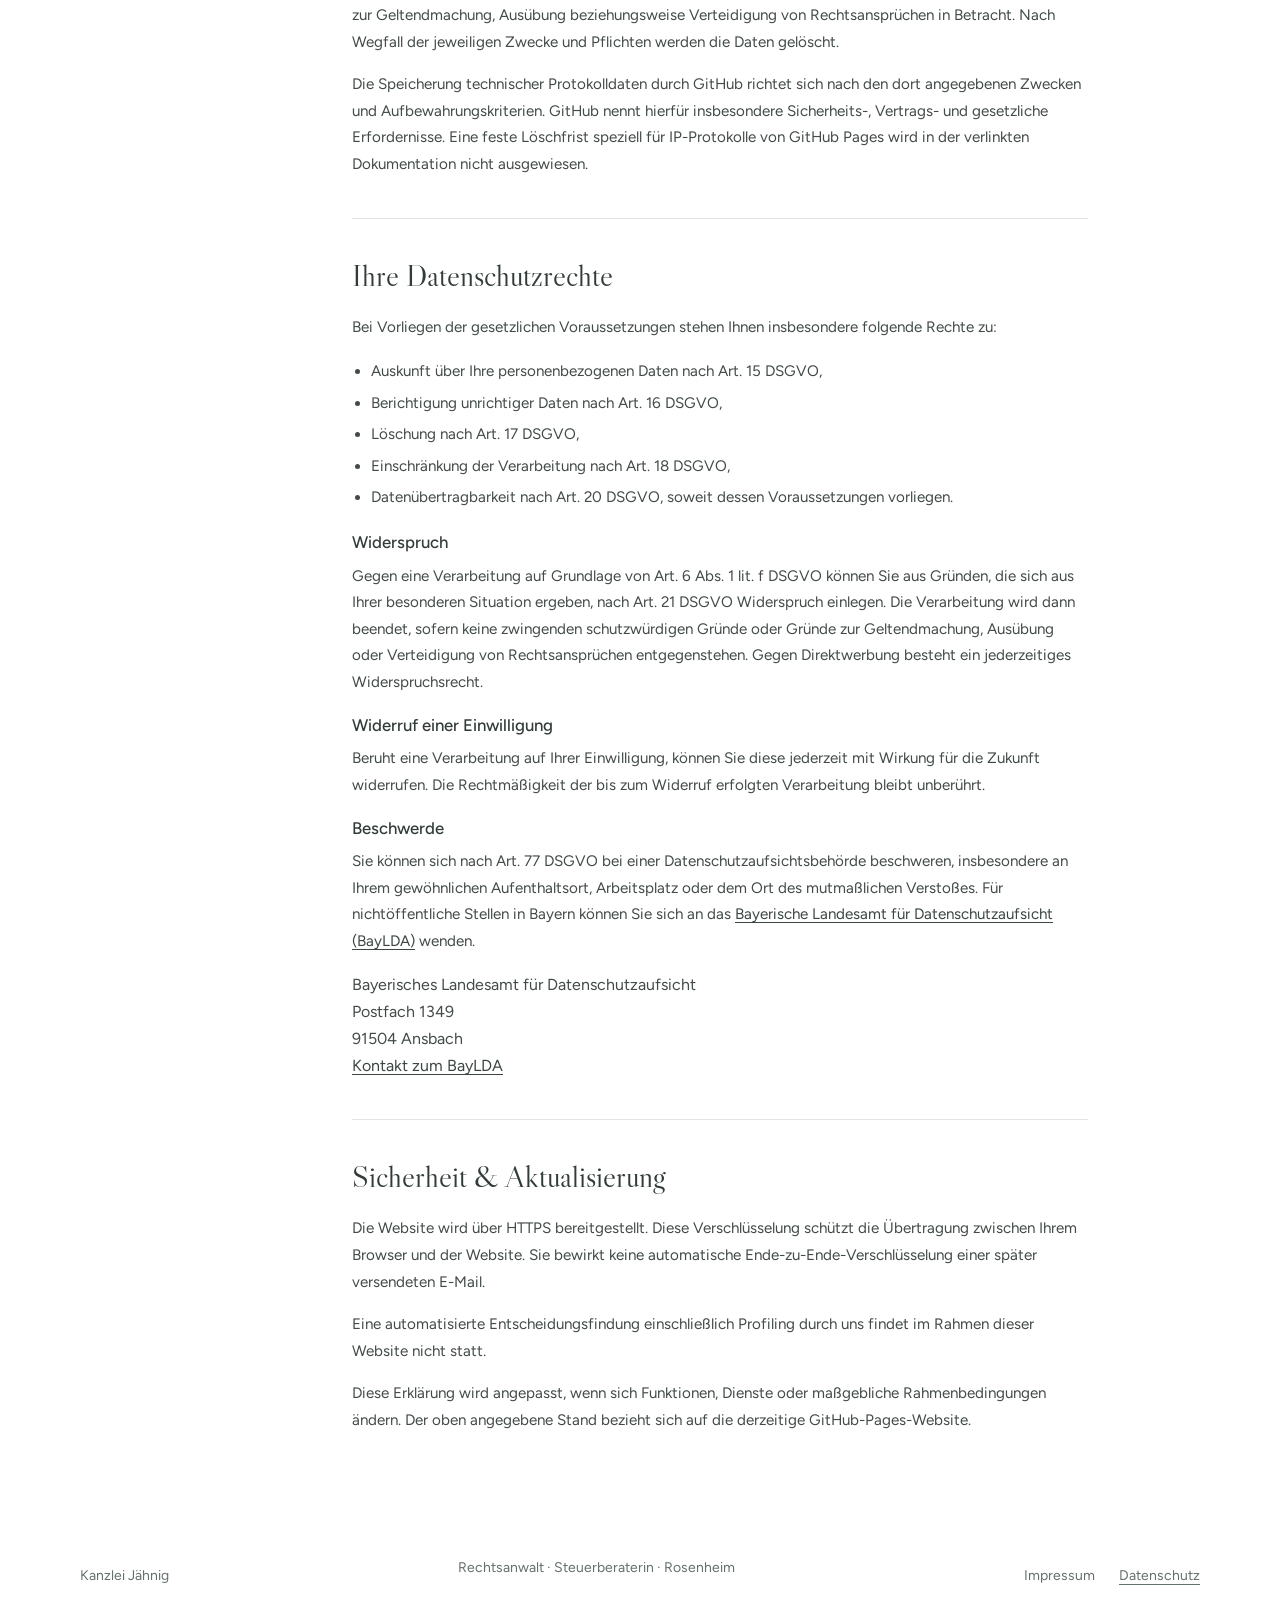
==== commit a7601e8b: "Use spacious reception photo and refine phone, tablet and desktop layouts" ====
--- a/datenschutz.html
+++ b/datenschutz.html
@@ -10,7 +10,7 @@
 <link rel="icon" href="data:,">
 <link rel="preload" href="assets/fonts/Figtree-Variable.ttf" as="font" type="font/ttf" crossorigin>
 <link rel="preload" href="assets/fonts/LibreCaslonDisplay-Regular.ttf" as="font" type="font/ttf" crossorigin>
-<link rel="stylesheet" href="styles.css?v=logo-centered-1">
+<link rel="stylesheet" href="styles.css?v=responsive-reception-7">
 </head>
 <body>
 <a class="skip" href="#inhalt">Zum Inhalt</a>
@@ -38,4 +38,4 @@
 </div></div>
 </main>
 <footer class="container footer"><a class="footer-name" href="index.html">Kanzlei Jähnig</a><p>Rechtsanwalt · Steuerberaterin · Rosenheim</p><nav aria-label="Rechtliche Informationen"><a href="impressum.html">Impressum</a><a href="datenschutz.html" aria-current="page">Datenschutz</a></nav></footer>
-</body></html>+</body></html>
--- a/styles.css
+++ b/styles.css
@@ -1,6 +1,7 @@
 @font-face{font-family:'Libre Caslon Display';src:url('assets/fonts/LibreCaslonDisplay-Regular.ttf') format('truetype');font-style:normal;font-weight:400;font-display:swap}
 @font-face{font-family:'Figtree';src:url('assets/fonts/Figtree-Variable.ttf') format('truetype');font-style:normal;font-weight:300 900;font-display:swap}
-/* Brand-led editorial redesign: variance 4, motion 2, density 1. The original white logo remains unchanged. */
+/* Preserve the white Jähnig identity: DESIGN_VARIANCE 4, MOTION_INTENSITY 2,
+   VISUAL_DENSITY 2. Native CSS, existing self-hosted type and unchanged logo. */
 :root{color-scheme:light;--bg:#fff;--surface:#f3f5f4;--ink:#313b39;--body:#424b49;--muted:#65706c;--accent:#ee9e23;--secondary:#3b4642;--line:#e1e5e2;--space:clamp(1.5rem,5vw,5rem);--heading:'Libre Caslon Display',Georgia,'Times New Roman',serif;--sans:'Figtree',Arial,Helvetica,sans-serif}
 *{box-sizing:border-box}
 html{scroll-behavior:smooth;scroll-padding-top:2rem}
@@ -18,38 +19,47 @@
 .skip{position:fixed;top:.5rem;left:.5rem;z-index:10;padding:.75rem 1rem;transform:translateY(-180%);background:var(--bg)}
 .skip:focus{transform:translateY(0)}
 .sr-only{position:absolute;width:1px;height:1px;padding:0;margin:-1px;overflow:hidden;clip:rect(0,0,0,0);white-space:nowrap;border:0}
-.brand-masthead{position:relative;display:grid;place-items:center;min-height:25rem;padding:5rem 0;background:var(--bg)}
-.masthead-nav{position:absolute;top:2rem;left:0;right:0;display:flex;justify-content:flex-end;font-size:.8rem}
+.brand-masthead{position:relative;display:grid;place-items:center;min-height:22rem;padding:5rem 0;background:var(--bg)}
+.masthead-nav a{display:inline-flex;align-items:center;min-height:44px;padding-inline:.5rem}
+.masthead-nav{position:absolute;top:1.5rem;left:0;right:0;display:flex;justify-content:flex-end;font-size:.875rem}
 .masthead-logo{display:block;width:min(82vw,1000px);margin-inline:auto;line-height:0}
 .masthead-logo img{display:block;width:100%;height:auto}
-.statement{position:relative;isolation:isolate;min-height:39rem;display:grid;align-items:center;overflow:hidden}
-.statement-photo,.statement-fade{position:absolute;inset:0;pointer-events:none}
-.statement-photo{z-index:-2;left:6%;display:flex;align-items:center;background:var(--bg)}
-.statement-photo img{display:block;width:100%;height:auto;object-fit:contain;object-position:center;mask-image:linear-gradient(to bottom,transparent 0%,transparent 18%,#000 35%,#000 62%,transparent 83%,transparent 100%)}
-.statement-fade{z-index:-1;background:linear-gradient(90deg,#fff 0%,#fffffff5 29%,#ffffff33 39%,#ffffff00 46%)}
-.statement-inner{position:relative;padding-block:5rem 6rem}
-.statement blockquote{margin:0;max-width:23rem}
-.statement blockquote p{font-family:var(--heading);font-size:clamp(2.5rem,3.35vw,3.5rem);font-weight:400;line-height:1.13;letter-spacing:-.025em;color:var(--ink);margin:0}
+.statement{position:relative;isolation:isolate}
+/* Show the full reception photograph at its natural ratio, with a quieter
+   footprint and room around the people on every screen size. */
+.statement-photo{position:relative;width:min(92%,1120px);height:auto;margin:0 auto;pointer-events:none;overflow:hidden}
+.statement-photo img{display:block;width:100%;height:auto}
+/* Opaque white at both exact edges, with several stops for a gradual falloff.
+   The side fade also removes a frame edge on very wide displays. */
+.statement-photo::after{content:'';position:absolute;inset:-1px;background:linear-gradient(180deg,#fff 0%,#ffffffd9 4%,#ffffff73 13%,#ffffff00 24%,#ffffff00 79%,#ffffff66 88%,#ffffffe6 96%,#fff 100%),linear-gradient(90deg,#fff 0%,#ffffff00 5%,#ffffff00 95%,#fff 100%)}
+.statement-inner{position:relative;margin-top:-1rem;padding-block:2.25rem 3rem;isolation:isolate}
+/* Keep the artwork unchanged and at its intrinsic 1000:140 ratio.
+   The complete sentence follows normal reading order; the curve accents
+   the final phrase without crossing any letters. */
+.statement blockquote{max-width:58rem;margin:0 auto;text-align:center}
+.statement blockquote p{font-family:var(--heading);font-size:clamp(1.5rem,3vw,2.5rem);font-weight:400;line-height:1.3;letter-spacing:-.02em;color:var(--ink);margin:0;text-wrap:balance}
+.quote-intro{display:block}
+.quote-finish{position:relative;display:inline-block;max-width:100%;margin-top:.1em;padding-bottom:1.3em;font-size:clamp(2rem,4.2vw,3.5rem);line-height:1.18;isolation:isolate}
+.quote-swoosh{position:absolute;left:-6%;bottom:0;display:block;width:112%;max-width:none;height:auto;z-index:-1;pointer-events:none}
 .anchor-alias{position:absolute;top:0}
-.sweep-wrap{width:min(100% - var(--space)*2,1120px);margin:0 auto;position:relative;height:8rem}
-.brand-sweep{position:absolute;display:block;width:min(100%,940px);height:auto;right:0;top:-1.25rem}
-.contact{display:grid;grid-template-columns:1.7fr 1fr 1.2fr;align-items:end;gap:3rem;padding-block:4rem 6rem}
+.contact{display:grid;grid-template-columns:minmax(0,1.7fr) minmax(0,1fr) minmax(0,1.2fr);align-items:end;gap:3rem;padding-block:4rem 6rem}
 .identity{display:grid;gap:2rem}
-.identity h3{font-size:2rem;line-height:1.15;margin-bottom:.35rem}
-.identity p{font-size:.85rem;color:var(--muted);margin:0}
+.identity h3{font-family:var(--sans);font-size:2rem;line-height:1.15;margin-bottom:.35rem}
+.identity p{font-size:.875rem;color:var(--muted);margin:0}
 .contact-address{font-size:.9rem}
 .contact-address address{font-style:normal}
 .contact-direct{display:flex;flex-direction:column;gap:.35rem;font-size:.9rem;min-width:0}
 .contact-direct a{overflow-wrap:anywhere}
 .contact-direct a:first-child{font-size:1.1rem}
-.footer{padding-block:1.5rem 2rem;display:flex;justify-content:space-between;align-items:center;gap:1.5rem;color:var(--muted);font-size:.75rem}
+.footer{padding-block:1.5rem 2rem;display:flex;justify-content:space-between;align-items:center;gap:1.5rem;color:var(--muted);font-size:.875rem}
 .footer nav{display:flex;gap:1.5rem}
+.footer nav a,.header-inner nav a{display:inline-flex;align-items:center;min-height:44px}
 .footer [aria-current='page']{text-decoration:underline;text-underline-offset:.3em}
 .site-header{background:var(--bg)}
 .header-inner{min-height:100px;display:flex;align-items:center;justify-content:space-between;gap:2rem}
 .brand{display:block;line-height:0;width:250px}
 .brand-logo{display:block;width:100%;height:auto}
-.header-inner nav{display:flex;gap:1.75rem;font-size:.8rem}
+.header-inner nav{display:flex;gap:1.75rem;font-size:.875rem}
 /* Center the visible artwork. Source bounds including 8px breathing room:
    x 109..1687, y 235..599 in the unchanged 1832x859 upload.
    The crop center is 898,417; the file center itself is 916,429.5. */
@@ -57,14 +67,14 @@
 .logo-window>img{position:absolute;display:block;width:116.09632446%;max-width:none;height:auto;left:-6.90747782%;top:-64.56043956%}
 .imprint { padding-block: 3rem 5rem; }
 .legal-heading { padding-bottom: 2rem; border-bottom: 1px solid var(--line); }
-.legal-back { font-size: .85rem; text-decoration: underline; text-underline-offset: .25em; }
+.legal-back { font-size: .875rem; text-decoration: underline; text-underline-offset: .25em; }
 .legal-heading h1 { margin-top: 1.5rem; font-size: 2.8rem; }
 .legal-heading h1.privacy-title { font-size: clamp(1.8rem, 5.8vw, 2.8rem); hyphens: auto; overflow-wrap: anywhere; }
 .legal-heading p { margin: .75rem 0 0; color: var(--muted); }
 .legal-layout { display: grid; grid-template-columns: 14rem minmax(0, 1fr); gap: 3rem; padding-top: 3rem; }
-.legal-index { display: flex; flex-direction: column; gap: .75rem; align-self: start; position: sticky; top: 9rem; font-size: .85rem; }
+.legal-index { display: flex; flex-direction: column; gap: .75rem; align-self: start; position: sticky; top: 9rem; font-size: .875rem; }
 .legal-index a { color: var(--secondary); }
-.legal-content { max-width: 46rem; min-width: 0; }
+.legal-content { max-width: 46rem; min-width: 0; hyphens: auto; overflow-wrap: anywhere; }
 .legal-content section + section { margin-top: 2.5rem; padding-top: 2.5rem; border-top: 1px solid var(--line); }
 .legal-content h2 { font-size: 1.6rem; margin-bottom: 1.25rem; }
 .legal-content h3 { font-size: 1.05rem; margin: 1.25rem 0 .65rem; font-weight: 500; }
@@ -86,24 +96,22 @@
 .legal-heading h1{font-family:var(--heading);text-transform:none}
 .legal-content h2{font-family:var(--heading);font-size:1.9rem}
 .legal-content h3{font-family:var(--sans)}
-@media(max-width:1100px){
- .statement{min-height:0;display:block;padding-top:calc(56.25vw - 1.5rem)}
- .statement-photo{inset:0 0 auto;display:block;aspect-ratio:16/9}
- .statement-photo img{height:100%;object-fit:cover;object-position:62% center}
- .statement-fade{display:none}
- .statement-inner{padding-block:0 3rem}
- .statement blockquote{max-width:36rem}
+/* Tablet portrait and landscape: names share a row; address and direct
+   contact sit beneath them instead of squeezing into three narrow columns. */
+@media(min-width:768px) and (max-width:1099px){
+ .brand-masthead{min-height:18.5rem;padding-block:4rem}
+ .contact{gap:2rem;grid-template-columns:repeat(2,minmax(0,1fr))}
+ .identity{grid-column:1/-1;grid-template-columns:repeat(2,minmax(0,1fr))}
+ .identity h3{font-size:1.85rem}
 }
-@media(max-width:1023px){.brand-masthead{min-height:22rem}.contact{gap:2rem;grid-template-columns:1.4fr 1fr 1.2fr}.contact-direct{font-size:.82rem}.identity h3{font-size:1.85rem}}
 @media(max-width:767px){
- .brand-masthead{min-height:17rem;padding:4rem 0}
- .masthead-nav{top:1.5rem}
+ .brand-masthead{min-height:14rem;padding:3.25rem 0}
+ .masthead-nav{top:1rem}
  .masthead-logo{width:92vw}
- .statement blockquote p{font-size:clamp(2.2rem,7.9vw,3.5rem);line-height:1.16}
- .sweep-wrap{height:5rem}
- .brand-sweep{top:0}
+ .statement-photo{margin-top:0}
+ .statement-inner{margin-top:0;padding-block:1rem 2rem}
  .contact{grid-template-columns:1fr;gap:2rem;padding-block:3rem 4rem}
- .identity{grid-template-columns:1fr 1fr;gap:1.25rem;margin-bottom:.5rem}
+ .identity{grid-template-columns:repeat(2,minmax(0,1fr));gap:1.25rem;margin-bottom:.5rem}
  .identity h3{font-size:1.65rem}
  .contact-direct{font-size:.9rem}
  .footer{align-items:flex-start;gap:1rem}
@@ -120,4 +128,11 @@
  .imprint-details>div{grid-template-columns:5rem 1fr;gap:.5rem}
 }
 @media(max-width:380px){.identity{grid-template-columns:1fr;gap:1.5rem}.footer{flex-wrap:wrap}}
+/* Keep the image and branding restrained on a phone held sideways. */
+@media(orientation:landscape) and (max-height:500px) and (max-width:1000px){
+ .brand-masthead{min-height:10rem;padding-block:2.5rem}
+ .masthead-logo{width:min(66vw,34rem)}
+ .statement-photo{width:min(88%,42rem)}
+ .statement-inner{padding-block:1rem 2rem}
+}
 @media(prefers-reduced-motion:reduce){html{scroll-behavior:auto}*,*::before,*::after{animation:none!important;transition:none!important}}
